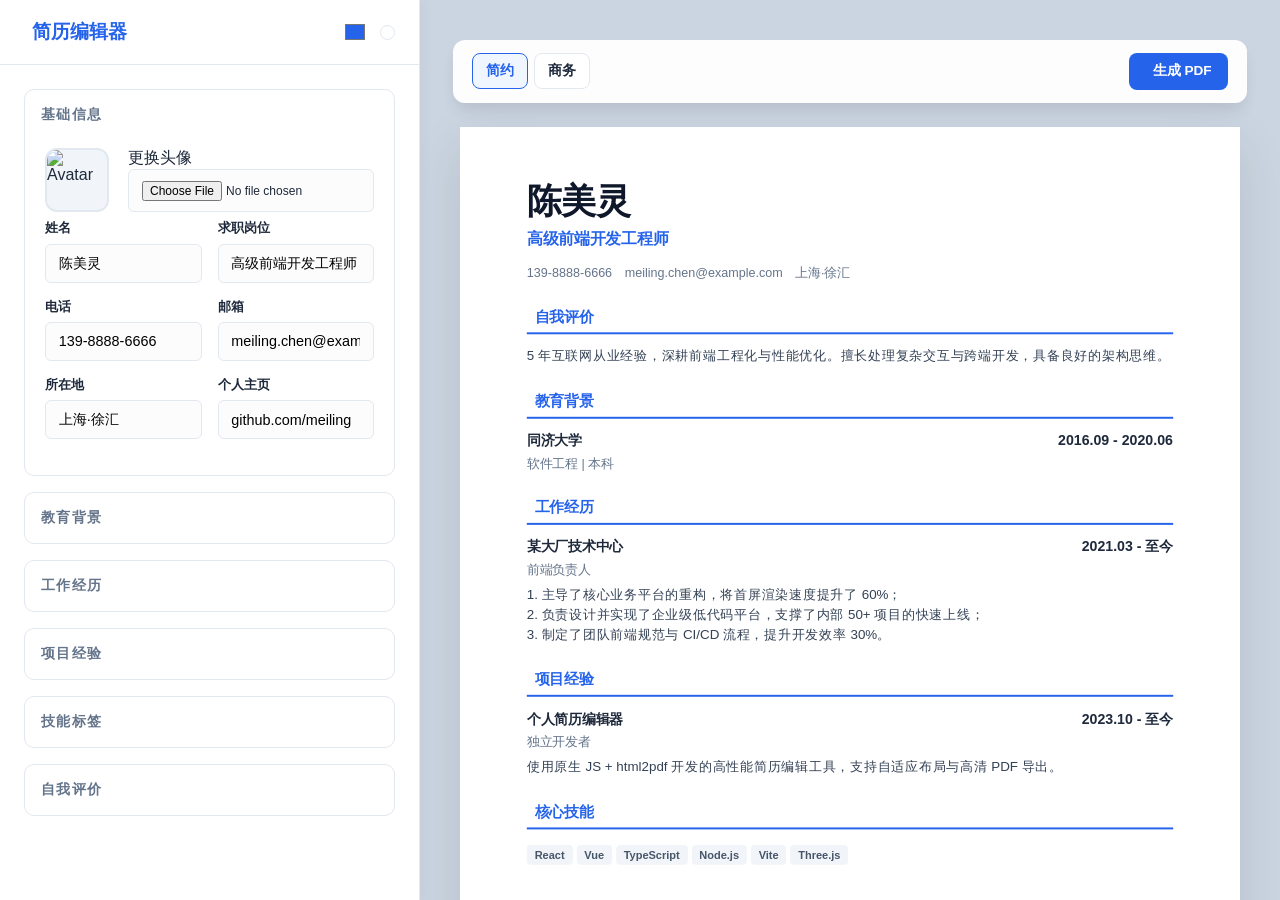
==== index.html @ c2513a9b "feat: 添加简历编辑器的核心功能模块 feat(css): 新增专业和简约风格的简历模板样式 feat(js): 实现状态管理、存储、导出、模板切换等核心功能模块 feat(components)" ====
<!DOCTYPE html>
<html lang="zh-CN">
<head>
    <meta charset="UTF-8">
    <meta name="viewport" content="width=device-width, initial-scale=1.0">
    <title>极简简历 - 专业在线编辑器</title>
    <!-- html2pdf.js for high-quality PDF export -->
    <script src="https://cdnjs.cloudflare.com/ajax/libs/html2pdf.js/0.10.1/html2pdf.bundle.min.js"></script>
    <!-- Lucide icons -->
    <script src="https://unpkg.com/lucide@latest"></script>
    <!-- Main Styles -->
    <link rel="stylesheet" href="css/main.css">
    <!-- Template Styles -->
    <link rel="stylesheet" href="css/templates/minimalist.css">
    <link rel="stylesheet" href="css/templates/professional.css">
</head>
<body class="view-edit">

    <!-- Mobile Navigation -->
    <nav class="mobile-nav">
        <button class="mobile-nav-btn active" id="nav-edit">
            <i data-lucide="edit-3" size="20"></i>
            <span>编辑</span>
        </button>
        <button class="mobile-nav-btn" id="nav-preview">
            <i data-lucide="eye" size="20"></i>
            <span>预览</span>
        </button>
        <button class="mobile-nav-btn" id="btn-export-mobile">
            <i data-lucide="download" size="20"></i>
            <span>导出</span>
        </button>
    </nav>

    <!-- Editor Sidebar -->
    <aside class="editor-container">
        <header class="editor-header">
            <h1><i data-lucide="file-text"></i> 简历编辑器</h1>
            <div style="display: flex; gap: 0.8rem; align-items: center;">
                <input type="color" id="theme-color-picker" value="#2563eb" style="width:24px; height:24px; border:none; cursor:pointer; background:none;" title="自定义主题色">
                <button class="btn btn-outline" id="btn-reset" style="padding: 0.4rem;" title="重置数据"><i data-lucide="refresh-cw" size="16"></i></button>
            </div>
        </header>

        <div class="editor-scroll">
            <!-- Basic Info -->
            <div class="section-card">
                <div class="section-header" id="toggle-basics">
                    <h3>基础信息</h3>
                    <i data-lucide="user" size="16"></i>
                </div>
                <div class="section-body">
                    <div class="avatar-upload">
                        <img src="" id="avatar-preview" class="avatar-preview-sm" alt="Avatar">
                        <div style="flex: 1;">
                            <label>更换头像</label>
                            <input type="file" id="input-avatar" accept="image/*" class="form-control" style="font-size: 0.75rem;">
                        </div>
                    </div>
                    <div class="row">
                        <div class="form-group">
                            <label>姓名</label>
                            <input type="text" class="form-control bind-field" data-path="basics.name" placeholder="姓名">
                        </div>
                        <div class="form-group">
                            <label>求职岗位</label>
                            <input type="text" class="form-control bind-field" data-path="basics.title" placeholder="如：前端开发工程师">
                        </div>
                    </div>
                    <div class="row">
                        <div class="form-group">
                            <label>电话</label>
                            <input type="text" class="form-control bind-field" data-path="basics.phone" placeholder="138-xxxx-xxxx">
                        </div>
                        <div class="form-group">
                            <label>邮箱</label>
                            <input type="email" class="form-control bind-field" data-path="basics.email" placeholder="example@mail.com">
                        </div>
                    </div>
                    <div class="row">
                        <div class="form-group">
                            <label>所在地</label>
                            <input type="text" class="form-control bind-field" data-path="basics.location" placeholder="北京/上海">
                        </div>
                        <div class="form-group">
                            <label>个人主页</label>
                            <input type="text" class="form-control bind-field" data-path="basics.website" placeholder="github.com/id">
                        </div>
                    </div>
                </div>
            </div>

            <!-- Education -->
            <div class="section-card">
                <div class="section-header" id="toggle-education">
                    <h3>教育背景</h3>
                    <i data-lucide="graduation-cap" size="16"></i>
                </div>
                <div class="section-body hidden">
                    <div id="list-education"></div>
                    <button class="btn-add" id="btn-add-education"><i data-lucide="plus" size="14"></i> 添加教育经历</button>
                </div>
            </div>

            <!-- Work Experience -->
            <div class="section-card">
                <div class="section-header" id="toggle-work">
                    <h3>工作经历</h3>
                    <i data-lucide="briefcase" size="16"></i>
                </div>
                <div class="section-body hidden">
                    <div id="list-work"></div>
                    <button class="btn-add" id="btn-add-work"><i data-lucide="plus" size="14"></i> 添加工作经历</button>
                </div>
            </div>

            <!-- Projects -->
            <div class="section-card">
                <div class="section-header" id="toggle-projects">
                    <h3>项目经验</h3>
                    <i data-lucide="layers" size="16"></i>
                </div>
                <div class="section-body hidden">
                    <div id="list-projects"></div>
                    <button class="btn-add" id="btn-add-projects"><i data-lucide="plus" size="14"></i> 添加项目经验</button>
                </div>
            </div>

            <!-- Skills -->
            <div class="section-card">
                <div class="section-header" id="toggle-skills">
                    <h3>技能标签</h3>
                    <i data-lucide="code" size="16"></i>
                </div>
                <div class="section-body hidden">
                    <div id="list-skills" style="display: flex; flex-wrap: wrap; gap: 8px; margin-bottom: 10px;"></div>
                    <div class="form-group">
                        <input type="text" id="skill-input" class="form-control" placeholder="输入技能按回车添加">
                    </div>
                </div>
            </div>

            <!-- Summary -->
            <div class="section-card">
                <div class="section-header" id="toggle-summary">
                    <h3>自我评价</h3>
                    <i data-lucide="align-left" size="16"></i>
                </div>
                <div class="section-body hidden">
                    <textarea class="form-control bind-field" data-path="summary" rows="5" placeholder="简要描述您的核心竞争力..."></textarea>
                </div>
            </div>
        </div>
    </aside>

    <!-- AI Polish Modal -->
    <div class="modal-overlay" id="polish-modal">
        <div class="modal-content">
            <div class="modal-header">
                <h3><i data-lucide="sparkles"></i> AI 内容润色</h3>
                <button class="modal-close" id="btn-close-modal">×</button>
            </div>
            <div class="modal-body">
                <div class="compare-section">
                    <h4>原始内容</h4>
                    <div class="compare-text" id="original-text"></div>
                </div>
                <div class="compare-section">
                    <h4>润色后内容</h4>
                    <div class="compare-text polished-text" id="polished-text">等待AI生成中...</div>
                </div>
            </div>
            <div class="modal-footer">
                <button class="btn btn-outline" id="btn-cancel-modal">取消</button>
                <button class="btn btn-primary" id="apply-polish-btn" disabled>
                    <i data-lucide="check" size="16"></i> 应用润色
                </button>
            </div>
        </div>
    </div>

    <!-- Preview Canvas -->
    <main class="preview-container">
        <div class="toolbar">
            <div style="display: flex; gap: 0.4rem;">
                <button class="btn btn-outline" id="btn-tpl-minimalist" style="padding: 0.5rem 0.8rem;">简约</button>
                <button class="btn btn-outline" id="btn-tpl-professional" style="padding: 0.5rem 0.8rem;">商务</button>
            </div>
            <button class="btn btn-primary" id="btn-export-pdf">
                <i data-lucide="download-cloud" size="16"></i> <span class="desktop-only">生成 PDF</span>
            </button>
        </div>

        <div id="resume-content-wrapper" style="width: 100%; display: flex; justify-content: center;">
            <div id="resume-content" class="resume-paper tpl-minimalist">
                <!-- Content generated via JS -->
            </div>
        </div>
    </main>

    <!-- JavaScript Modules -->
    <script src="js/state.js"></script>
    <script src="js/utils.js"></script>
    <script src="js/components/Form.js"></script>
    <script src="js/components/Preview.js"></script>
    <script src="js/modules/Template.js"></script>
    <script src="js/modules/Export.js"></script>
    <script src="js/modules/Storage.js"></script>
    <script src="js/main.js"></script>
</body>
</html>
---- css/main.css ----
:root {
    --primary-color: #2563eb;
    --primary-hover: #1d4ed8;
    --bg-gray: #f1f5f9;
    --border-color: #e2e8f0;
    --text-main: #1e293b;
    --text-muted: #64748b;
    --sidebar-width: 420px;
    --shadow: 0 10px 15px -3px rgb(0 0 0 / 0.1);
    --safe-area-bottom: env(safe-area-inset-bottom);
}

* { box-sizing: border-box; margin: 0; padding: 0; font-family: 'Inter', 'PingFang SC', 'Microsoft YaHei', sans-serif; }

body { background-color: var(--bg-gray); color: var(--text-main); height: 100vh; display: flex; overflow: hidden; }

/* --- Layout Structure --- */
.editor-container {
    width: var(--sidebar-width);
    height: 100%;
    background: white;
    border-right: 1px solid var(--border-color);
    display: flex;
    flex-direction: column;
    box-shadow: 4px 0 10px rgba(0,0,0,0.03);
    z-index: 20;
    transition: transform 0.3s ease;
}

.preview-container {
    flex: 1;
    background: #cbd5e1;
    overflow-y: auto;
    display: flex;
    flex-direction: column;
    align-items: center;
    padding: 2.5rem 1rem;
    scroll-behavior: smooth;
    transition: all 0.3s ease;
}

/* --- Mobile Toggle Navigation --- */
.mobile-nav {
    display: none;
    position: fixed;
    bottom: 0;
    left: 0;
    width: 100%;
    background: white;
    border-top: 1px solid var(--border-color);
    padding: 0.5rem 1rem calc(0.5rem + var(--safe-area-bottom));
    z-index: 100;
    justify-content: space-around;
    box-shadow: 0 -4px 10px rgba(0,0,0,0.05);
}

.mobile-nav-btn {
    display: flex;
    flex-direction: column;
    align-items: center;
    gap: 4px;
    background: none;
    border: none;
    color: var(--text-muted);
    font-size: 0.75rem;
    font-weight: 600;
    cursor: pointer;
}
.mobile-nav-btn.active { color: var(--primary-color); }

/* --- Responsive Breakpoints --- */
@media (max-width: 1024px) {
    body { flex-direction: column; }
    .editor-container { 
        width: 100%; 
        position: fixed; 
        top: 0; 
        left: 0; 
        bottom: 60px; 
        height: calc(100% - 60px); 
    }
    .preview-container { 
        width: 100%; 
        position: fixed; 
        top: 0; 
        left: 0; 
        bottom: 60px; 
        height: calc(100% - 60px); 
        padding: 1rem 0.5rem;
    }
    .mobile-nav { display: flex; }
    
    body.view-preview .editor-container { transform: translateX(-100%); }
    body.view-edit .preview-container { transform: translateX(100%); }
    
    .toolbar { width: 95% !important; margin-bottom: 0.5rem !important; }
}

/* --- Editor Elements --- */
.editor-header {
    padding: 1.2rem 1.5rem;
    border-bottom: 1px solid var(--border-color);
    display: flex;
    justify-content: space-between;
    align-items: center;
    background: #fff;
}
.editor-header h1 { font-size: 1.2rem; font-weight: 800; color: var(--primary-color); display: flex; align-items: center; gap: 8px; }

.editor-scroll {
    flex: 1;
    overflow-y: auto;
    padding: 1.5rem;
    padding-bottom: 5rem;
    scroll-behavior: smooth;
}

.section-card { background: #fff; border: 1px solid var(--border-color); border-radius: 10px; margin-bottom: 1rem; }
.section-header { padding: 1rem; display: flex; justify-content: space-between; align-items: center; cursor: pointer; }
.section-header h3 { font-size: 0.85rem; text-transform: uppercase; letter-spacing: 0.1em; color: var(--text-muted); font-weight: 700; }
.section-body { padding: 0 1.25rem 1.25rem 1.25rem; }
.hidden { display: none; }

.form-group { margin-bottom: 1rem; }
.form-group label { display: block; font-size: 0.8rem; font-weight: 600; margin-bottom: 0.4rem; color: var(--text-main); }
.form-control {
    width: 100%;
    padding: 0.65rem 0.8rem;
    border: 1px solid var(--border-color);
    border-radius: 6px;
    font-size: 0.9rem;
    background: #fcfcfd;
}
.form-control:focus { outline: none; border-color: var(--primary-color); background: #fff; }

.row { display: grid; grid-template-columns: 1fr 1fr; gap: 1rem; }
.row-time { display: grid; grid-template-columns: 1fr 8px 1fr; gap: 0; align-items: center; margin: 0.5rem 0; }
.row-time .divider { text-align: center; color: var(--text-muted); font-size: 0.8rem; }
@media (max-width: 480px) { 
    .row { grid-template-columns: 1fr; gap: 0.5rem; }
    .row-time { grid-template-columns: 1fr 8px 1fr; }
}

.item-entry { border: 1px solid var(--border-color); padding: 1rem; border-radius: 8px; margin-bottom: 1rem; position: relative; background: #f8fafc; }
.btn-delete { position: absolute; top: -10px; right: -10px; width: 24px; height: 24px; background: #ef4444; color: white; border-radius: 50%; display: flex; align-items: center; justify-content: center; cursor: pointer; border: 2px solid white; font-size: 12px; }

.btn-add { width: 100%; padding: 0.7rem; background: white; border: 2px dashed var(--border-color); color: var(--text-muted); border-radius: 8px; cursor: pointer; font-weight: 600; display: flex; align-items: center; justify-content: center; gap: 0.5rem; }

.avatar-upload { display: flex; align-items: center; gap: 1.2rem; padding: 0.5rem 0; }
.avatar-preview-sm { width: 64px; height: 64px; border-radius: 12px; object-fit: cover; background: #f1f5f9; border: 2px solid var(--border-color); }

/* --- Preview UI --- */
.toolbar {
    width: 210mm;
    background: rgba(255, 255, 255, 0.95);
    backdrop-filter: blur(10px);
    margin-bottom: 1.5rem;
    padding: 0.8rem 1.2rem;
    border-radius: 12px;
    display: flex;
    justify-content: space-between;
    align-items: center;
    box-shadow: var(--shadow);
    position: sticky;
    top: 0;
    z-index: 100;
}

.resume-paper {
    width: 210mm;
    min-height: 296.8mm;
    background: white;
    box-shadow: 0 20px 50px rgba(0,0,0,0.1);
    padding: 15mm 18mm;
    box-sizing: border-box;
    position: relative;
    color: #334155;
    line-height: 1.5;
    transform-origin: top center;
}

/* --- Resume Components --- */
.btn { padding: 0.6rem 1rem; border-radius: 8px; font-weight: 600; cursor: pointer; display: flex; align-items: center; gap: 0.5rem; border: none; font-size: 0.85rem; }
.btn-primary { background: var(--primary-color); color: white; }
.btn-outline { background: white; border: 1px solid var(--border-color); color: var(--text-main); }
.btn-active { border-color: var(--primary-color); background: #eff6ff; color: var(--primary-color); }

.item-content { font-size: 0.85rem; white-space: pre-wrap; text-align: justify; word-break: break-all; }

/* --- AI Polish Modal --- */
.modal-overlay {
    display: none;
    position: fixed;
    top: 0;
    left: 0;
    width: 100%;
    height: 100%;
    background: rgba(0, 0, 0, 0.5);
    z-index: 1000;
    align-items: center;
    justify-content: center;
}
.modal-overlay.active { display: flex; }
.modal-content {
    background: white;
    border-radius: 12px;
    width: 90%;
    max-width: 700px;
    max-height: 80vh;
    display: flex;
    flex-direction: column;
    box-shadow: 0 20px 50px rgba(0,0,0,0.3);
}
.modal-header {
    padding: 1.2rem 1.5rem;
    border-bottom: 1px solid var(--border-color);
    display: flex;
    justify-content: space-between;
    align-items: center;
}
.modal-header h3 { font-size: 1.1rem; font-weight: 700; color: var(--text-main); }
.modal-close {
    background: none;
    border: none;
    font-size: 1.5rem;
    color: var(--text-muted);
    cursor: pointer;
    width: 32px;
    height: 32px;
    display: flex;
    align-items: center;
    justify-content: center;
    border-radius: 6px;
}
.modal-close:hover { background: var(--bg-gray); }
.modal-body {
    padding: 1.5rem;
    overflow-y: auto;
    flex: 1;
}
.modal-footer {
    padding: 1rem 1.5rem;
    border-top: 1px solid var(--border-color);
    display: flex;
    gap: 0.8rem;
    justify-content: flex-end;
}
.compare-section {
    margin-bottom: 1.5rem;
}
.compare-section h4 {
    font-size: 0.85rem;
    font-weight: 700;
    color: var(--text-muted);
    margin-bottom: 0.5rem;
    text-transform: uppercase;
}
.compare-text {
    padding: 1rem;
    background: var(--bg-gray);
    border-radius: 8px;
    font-size: 0.9rem;
    line-height: 1.6;
    white-space: pre-wrap;
    border: 1px solid var(--border-color);
}
.polished-text {
    background: #f0f9ff;
    border-color: var(--primary-color);
}
.btn-polish {
    padding: 0.4rem 0.8rem;
    background: linear-gradient(135deg, #667eea 0%, #764ba2 100%);
    color: white;
    border: none;
    border-radius: 6px;
    font-size: 0.75rem;
    font-weight: 600;
    cursor: pointer;
    display: inline-flex;
    align-items: center;
    gap: 0.3rem;
    margin-top: 0.5rem;
}
.btn-polish:hover { opacity: 0.9; }
.btn-polish:disabled { opacity: 0.5; cursor: not-allowed; }
.loading-dots {
    display: inline-block;
}
.loading-dots::after {
    content: '';
    animation: dots 1.5s steps(4, end) infinite;
}
@keyframes dots {
    0%, 20% { content: ''; }
    40% { content: '.'; }
    60% { content: '..'; }
    80%, 100% { content: '...'; }
}

.skill-tag { display: inline-block; padding: 0.1rem 0.5rem; background: #f1f5f9; border-radius: 4px; font-size: 0.7rem; margin: 0 4px 4px 0; font-weight: 600; color: #475569; }

@media print {
    body { background: white; }
    .editor-container, .toolbar, .mobile-nav { display: none; }
    .preview-container { padding: 0; overflow: visible; background: white; position: static; transform: none !important; }
    .resume-paper { box-shadow: none; transform: none !important; margin: 0; width: 210mm; }
}
---- css/templates/minimalist.css ----
/* --- Template A: Minimalist Style --- */
.tpl-minimalist .res-name { font-size: 2.2rem; font-weight: 800; color: #0f172a; line-height: 1.1; }
.tpl-minimalist .res-title { font-size: 1rem; color: var(--primary-color); font-weight: 600; margin-top: 0.4rem; }
.tpl-minimalist .res-contact { display: flex; flex-wrap: wrap; gap: 0.8rem; margin-top: 0.8rem; font-size: 0.8rem; color: var(--text-muted); }
.tpl-minimalist .section-title { font-size: 0.95rem; font-weight: 800; color: var(--primary-color); border-bottom: 2px solid var(--primary-color); padding-bottom: 4px; margin: 1.5rem 0 0.8rem 0; display: flex; align-items: center; gap: 8px; text-transform: uppercase; }
.tpl-minimalist .item-header { display: flex; justify-content: space-between; font-weight: 700; color: #1e293b; font-size: 0.9rem; }
.tpl-minimalist .item-sub { display: flex; justify-content: space-between; color: var(--text-muted); font-size: 0.8rem; margin: 0.1rem 0 0.4rem 0; }
---- css/templates/professional.css ----
/* --- Template B: Professional Style --- */
.tpl-professional { display: flex; gap: 0; margin: -15mm -18mm; min-height: 297mm; }
.tpl-professional .side-col { width: 33%; background: #1e293b; color: #f1f5f9; padding: 15mm 1rem; }
.tpl-professional .main-col { width: 67%; background: white; padding: 15mm 1.2rem; }
.tpl-professional .side-title { font-size: 0.8rem; font-weight: 700; text-transform: uppercase; border-bottom: 1px solid #334155; padding-bottom: 0.4rem; margin-bottom: 0.8rem; color: var(--primary-color); }
.tpl-professional .side-text { font-size: 0.75rem; margin-bottom: 0.5rem; opacity: 0.9; }
.tpl-professional .res-name { font-size: 2rem; font-weight: 800; color: #0f172a; margin-bottom: 0.2rem; }
.tpl-professional .section-title { font-size: 1rem; font-weight: 700; color: #0f172a; margin: 1.2rem 0 0.8rem 0; padding-left: 10px; border-left: 4px solid var(--primary-color); }
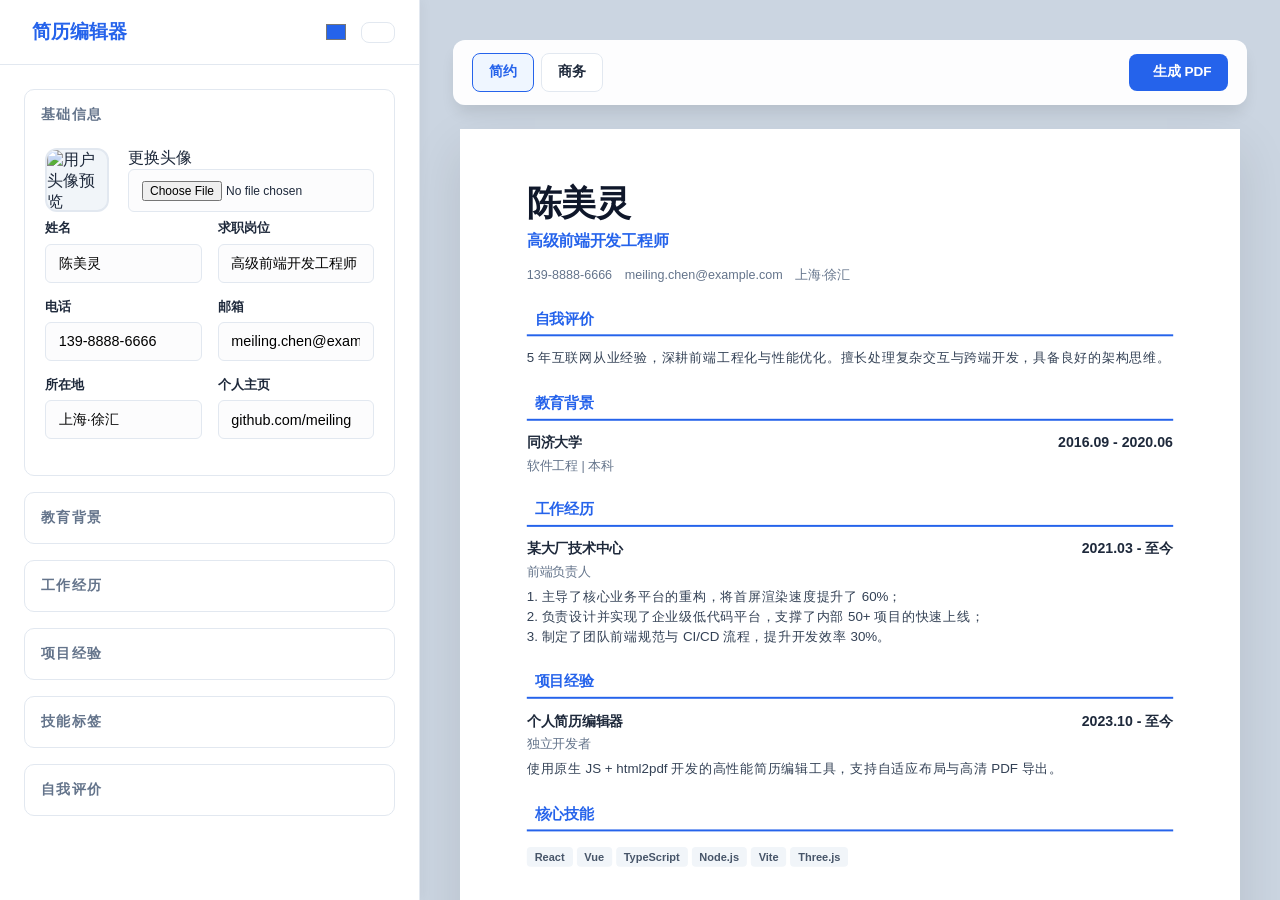
==== commit 727c2f64: "style(ui): 优化简历编辑器的样式和可访问性 - 将内联样式提取为CSS类 - 添加屏幕阅读器专用类 - 为表单元素添加标签和标题属性 - 改进模板按钮和头像上传控件的样式" ====
--- a/index.html
+++ b/index.html
@@ -36,9 +36,12 @@
     <aside class="editor-container">
         <header class="editor-header">
             <h1><i data-lucide="file-text"></i> 简历编辑器</h1>
-            <div style="display: flex; gap: 0.8rem; align-items: center;">
-                <input type="color" id="theme-color-picker" value="#2563eb" style="width:24px; height:24px; border:none; cursor:pointer; background:none;" title="自定义主题色">
-                <button class="btn btn-outline" id="btn-reset" style="padding: 0.4rem;" title="重置数据"><i data-lucide="refresh-cw" size="16"></i></button>
+            <div class="header-actions">
+                <label for="theme-color-picker" class="sr-only">自定义主题色</label>
+                <input type="color" id="theme-color-picker" value="#2563eb" title="自定义主题色">
+                <button class="btn btn-outline btn-icon" id="btn-reset" title="重置数据">
+                    <i data-lucide="refresh-cw" size="16"></i>
+                </button>
             </div>
         </header>
 
@@ -51,40 +54,40 @@
                 </div>
                 <div class="section-body">
                     <div class="avatar-upload">
-                        <img src="" id="avatar-preview" class="avatar-preview-sm" alt="Avatar">
-                        <div style="flex: 1;">
-                            <label>更换头像</label>
-                            <input type="file" id="input-avatar" accept="image/*" class="form-control" style="font-size: 0.75rem;">
+                        <img src="" id="avatar-preview" class="avatar-preview-sm" alt="用户头像预览">
+                        <div class="avatar-upload-controls">
+                            <label for="input-avatar">更换头像</label>
+                            <input type="file" id="input-avatar" accept="image/*" class="form-control avatar-file-input" title="选择头像图片文件">
                         </div>
                     </div>
                     <div class="row">
                         <div class="form-group">
-                            <label>姓名</label>
-                            <input type="text" class="form-control bind-field" data-path="basics.name" placeholder="姓名">
-                        </div>
-                        <div class="form-group">
-                            <label>求职岗位</label>
-                            <input type="text" class="form-control bind-field" data-path="basics.title" placeholder="如：前端开发工程师">
+                            <label for="input-name">姓名</label>
+                            <input type="text" id="input-name" class="form-control bind-field" data-path="basics.name" placeholder="请输入您的姓名">
+                        </div>
+                        <div class="form-group">
+                            <label for="input-title">求职岗位</label>
+                            <input type="text" id="input-title" class="form-control bind-field" data-path="basics.title" placeholder="如：前端开发工程师">
                         </div>
                     </div>
                     <div class="row">
                         <div class="form-group">
-                            <label>电话</label>
-                            <input type="text" class="form-control bind-field" data-path="basics.phone" placeholder="138-xxxx-xxxx">
-                        </div>
-                        <div class="form-group">
-                            <label>邮箱</label>
-                            <input type="email" class="form-control bind-field" data-path="basics.email" placeholder="example@mail.com">
+                            <label for="input-phone">电话</label>
+                            <input type="tel" id="input-phone" class="form-control bind-field" data-path="basics.phone" placeholder="138-xxxx-xxxx">
+                        </div>
+                        <div class="form-group">
+                            <label for="input-email">邮箱</label>
+                            <input type="email" id="input-email" class="form-control bind-field" data-path="basics.email" placeholder="example@mail.com">
                         </div>
                     </div>
                     <div class="row">
                         <div class="form-group">
-                            <label>所在地</label>
-                            <input type="text" class="form-control bind-field" data-path="basics.location" placeholder="北京/上海">
-                        </div>
-                        <div class="form-group">
-                            <label>个人主页</label>
-                            <input type="text" class="form-control bind-field" data-path="basics.website" placeholder="github.com/id">
+                            <label for="input-location">所在地</label>
+                            <input type="text" id="input-location" class="form-control bind-field" data-path="basics.location" placeholder="北京/上海">
+                        </div>
+                        <div class="form-group">
+                            <label for="input-website">个人主页</label>
+                            <input type="url" id="input-website" class="form-control bind-field" data-path="basics.website" placeholder="github.com/id">
                         </div>
                     </div>
                 </div>
@@ -133,9 +136,10 @@
                     <i data-lucide="code" size="16"></i>
                 </div>
                 <div class="section-body hidden">
-                    <div id="list-skills" style="display: flex; flex-wrap: wrap; gap: 8px; margin-bottom: 10px;"></div>
+                    <div id="list-skills" class="skills-container"></div>
                     <div class="form-group">
-                        <input type="text" id="skill-input" class="form-control" placeholder="输入技能按回车添加">
+                        <label for="skill-input" class="sr-only">添加技能标签</label>
+                        <input type="text" id="skill-input" class="form-control" placeholder="输入技能按回车添加" title="输入技能名称后按回车键添加">
                     </div>
                 </div>
             </div>
@@ -147,7 +151,10 @@
                     <i data-lucide="align-left" size="16"></i>
                 </div>
                 <div class="section-body hidden">
-                    <textarea class="form-control bind-field" data-path="summary" rows="5" placeholder="简要描述您的核心竞争力..."></textarea>
+                    <div class="form-group">
+                        <label for="input-summary" class="sr-only">自我评价</label>
+                        <textarea id="input-summary" class="form-control bind-field" data-path="summary" rows="5" placeholder="简要描述您的核心竞争力..."></textarea>
+                    </div>
                 </div>
             </div>
         </div>
@@ -182,16 +189,16 @@
     <!-- Preview Canvas -->
     <main class="preview-container">
         <div class="toolbar">
-            <div style="display: flex; gap: 0.4rem;">
-                <button class="btn btn-outline" id="btn-tpl-minimalist" style="padding: 0.5rem 0.8rem;">简约</button>
-                <button class="btn btn-outline" id="btn-tpl-professional" style="padding: 0.5rem 0.8rem;">商务</button>
-            </div>
-            <button class="btn btn-primary" id="btn-export-pdf">
+            <div class="template-buttons">
+                <button class="btn btn-outline btn-template" id="btn-tpl-minimalist" title="切换到简约模板">简约</button>
+                <button class="btn btn-outline btn-template" id="btn-tpl-professional" title="切换到商务模板">商务</button>
+            </div>
+            <button class="btn btn-primary" id="btn-export-pdf" title="导出简历为PDF">
                 <i data-lucide="download-cloud" size="16"></i> <span class="desktop-only">生成 PDF</span>
             </button>
         </div>
 
-        <div id="resume-content-wrapper" style="width: 100%; display: flex; justify-content: center;">
+        <div id="resume-content-wrapper" class="resume-wrapper">
             <div id="resume-content" class="resume-paper tpl-minimalist">
                 <!-- Content generated via JS -->
             </div>
--- a/css/main.css
+++ b/css/main.css
@@ -107,6 +107,37 @@
 }
 .editor-header h1 { font-size: 1.2rem; font-weight: 800; color: var(--primary-color); display: flex; align-items: center; gap: 8px; }
 
+.header-actions {
+    display: flex;
+    gap: 0.8rem;
+    align-items: center;
+}
+
+.btn-icon {
+    padding: 0.4rem;
+}
+
+#theme-color-picker {
+    width: 24px;
+    height: 24px;
+    border: none;
+    cursor: pointer;
+    background: none;
+    padding: 0;
+}
+
+.sr-only {
+    position: absolute;
+    width: 1px;
+    height: 1px;
+    padding: 0;
+    margin: -1px;
+    overflow: hidden;
+    clip: rect(0, 0, 0, 0);
+    white-space: nowrap;
+    border-width: 0;
+}
+
 .editor-scroll {
     flex: 1;
     overflow-y: auto;
@@ -148,6 +179,19 @@
 
 .avatar-upload { display: flex; align-items: center; gap: 1.2rem; padding: 0.5rem 0; }
 .avatar-preview-sm { width: 64px; height: 64px; border-radius: 12px; object-fit: cover; background: #f1f5f9; border: 2px solid var(--border-color); }
+.avatar-upload-controls {
+    flex: 1;
+}
+.avatar-file-input {
+    font-size: 0.75rem;
+}
+
+.skills-container {
+    display: flex;
+    flex-wrap: wrap;
+    gap: 8px;
+    margin-bottom: 10px;
+}
 
 /* --- Preview UI --- */
 .toolbar {
@@ -164,6 +208,21 @@
     position: sticky;
     top: 0;
     z-index: 100;
+}
+
+.template-buttons {
+    display: flex;
+    gap: 0.4rem;
+}
+
+.btn-template {
+    padding: 0.5rem 0.8rem;
+}
+
+.resume-wrapper {
+    width: 100%;
+    display: flex;
+    justify-content: center;
 }
 
 .resume-paper {
